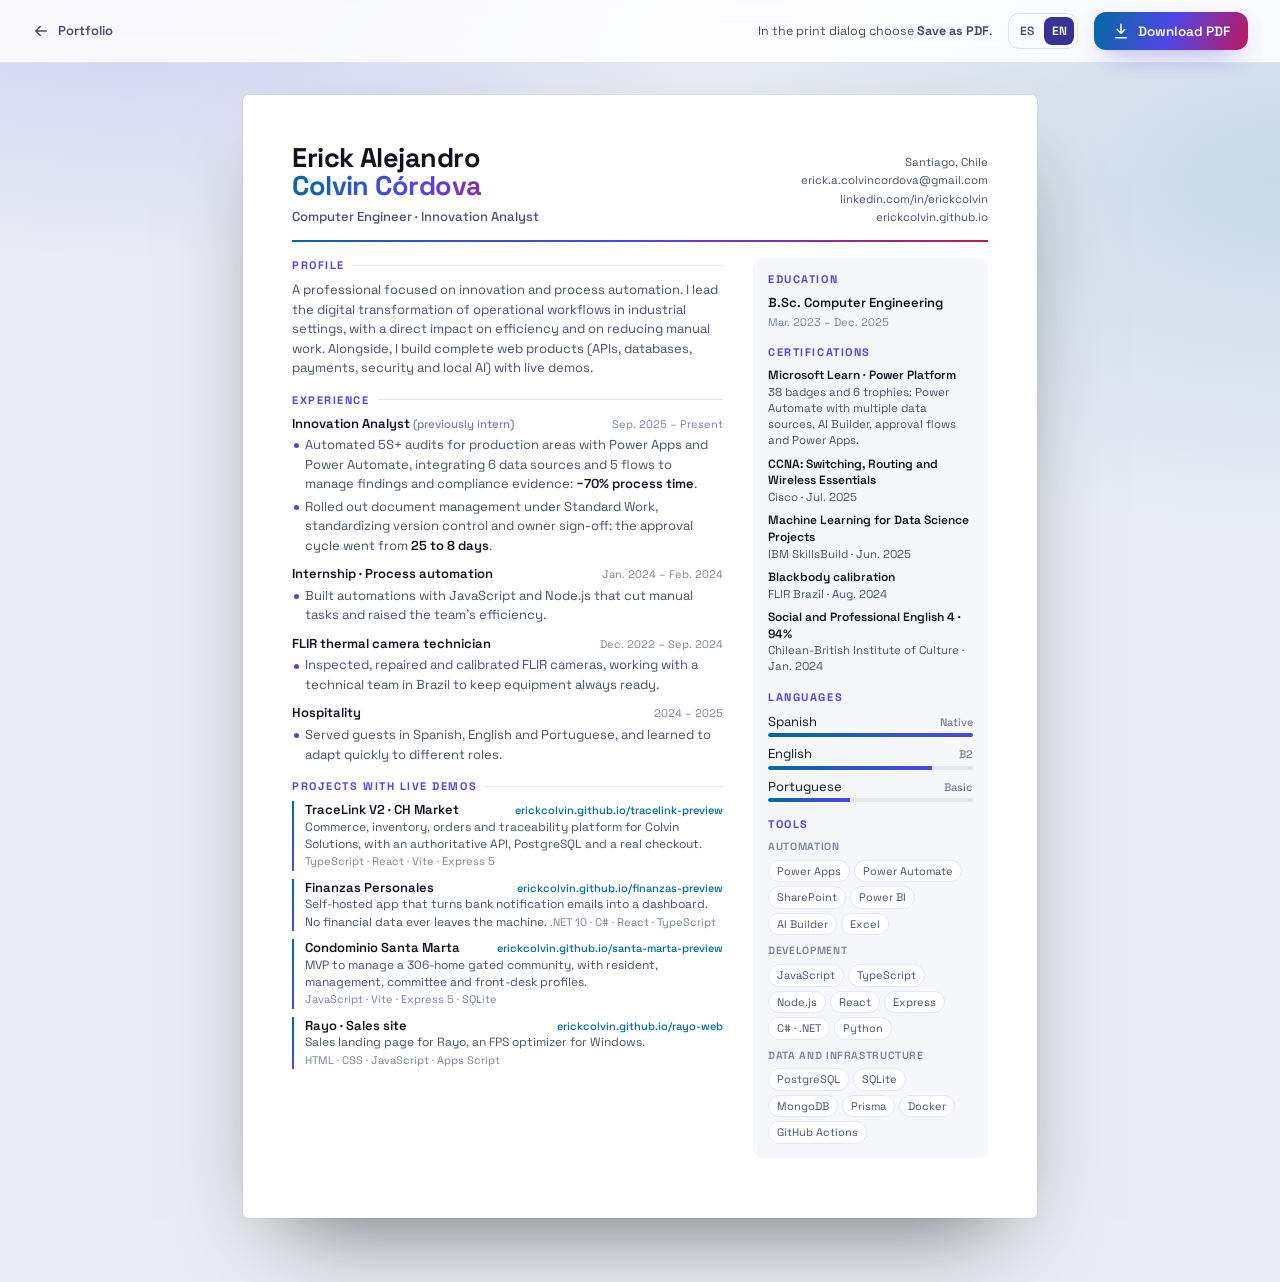
==== cv.html @ fa5a19eb "Una sola fuente en todo el sitio y luna girando en el fondo - Space Grotesk en toda la página y en e" ====
<!doctype html>
<html lang="es-CL">
<head>
  <meta charset="utf-8">
  <meta name="viewport" content="width=device-width, initial-scale=1">
  <title>CV · Erick Colvin Córdova</title>
  <meta name="description" content="Currículum de Erick Alejandro Colvin Córdova, Ingeniero en Computación e Informática: automatización de procesos, Power Platform y desarrollo full-stack.">
  <meta name="author" content="Erick Alejandro Colvin Córdova">
  <meta name="theme-color" content="#07080c">
  <link rel="canonical" href="https://erickcolvin.github.io/cv.html">
  <link rel="alternate" hreflang="es" href="https://erickcolvin.github.io/cv.html?lang=es">
  <link rel="alternate" hreflang="en" href="https://erickcolvin.github.io/cv.html?lang=en">
  <meta property="og:type" content="profile">
  <meta property="og:title" content="CV · Erick Colvin Córdova">
  <meta property="og:description" content="Automatización de procesos, Power Platform y desarrollo full-stack.">
  <meta property="og:url" content="https://erickcolvin.github.io/cv.html">
  <meta property="og:image" content="https://erickcolvin.github.io/assets/og.png">
  <link rel="icon" href="assets/favicon.svg" type="image/svg+xml">
  <link rel="preconnect" href="https://fonts.googleapis.com">
  <link rel="preconnect" href="https://fonts.gstatic.com" crossorigin>
  <link href="https://fonts.googleapis.com/css2?family=Space+Grotesk:wght@400;500;600;700&display=swap" rel="stylesheet">
  <link rel="stylesheet" href="css/cv.css">
  <script>
    (function () {
      var d = document.documentElement, tema, mov, idioma, param;
      try { tema = localStorage.getItem('tema'); mov = localStorage.getItem('movimiento'); idioma = localStorage.getItem('idioma'); } catch (e) {}
      param = (location.search.match(/[?&]lang=(es|en)\b/) || [])[1];
      if (param) idioma = param;
      if (!idioma) idioma = /^es\b/i.test(navigator.language || '') ? 'es' : 'en';
      if (!tema) tema = matchMedia('(prefers-color-scheme: light)').matches ? 'light' : 'dark';
      if (!mov) mov = matchMedia('(prefers-reduced-motion: reduce)').matches ? 'reducido' : 'completo';
      d.dataset.theme = tema;
      d.dataset.motion = mov;
      d.dataset.idioma = idioma;
      d.lang = idioma === 'en' ? 'en' : 'es-CL';
    })();
  </script>
</head>
<body>
  <header class="barra">
    <a class="barra__volver" href="./" id="volver">
      <svg viewBox="0 0 24 24" aria-hidden="true"><path d="M19 12H5M11 18l-6-6 6-6"/></svg>
      <span data-i18n="volver">Portafolio</span>
    </a>
    <p class="barra__ayuda" data-i18n-html="ayuda">En el diálogo de impresión elige <strong>Guardar como PDF</strong>.</p>
    <button class="barra__idioma" type="button" id="btn-idioma" aria-label="Cambiar idioma a inglés">
      <span data-cod="es">ES</span><span data-cod="en">EN</span>
    </button>
    <button class="barra__pdf" type="button" id="btn-pdf">
      <svg viewBox="0 0 24 24" aria-hidden="true"><path d="M12 3v12M7 10l5 5 5-5"/><path d="M5 21h14"/></svg>
      <span data-i18n="pdf">Descargar PDF</span>
    </button>
  </header>

  <main class="hoja" id="contenido">
    <header class="cab">
      <div>
        <h1>Erick Alejandro <span>Colvin Córdova</span></h1>
        <p class="cab__rol" data-i18n="rol">Ingeniero en Computación e Informática · Analista de Innovación</p>
      </div>
      <ul class="cab__contacto">
        <li>Santiago, Chile</li>
        <li><a href="mailto:erick.a.colvincordova@gmail.com">erick.a.colvincordova@gmail.com</a></li>
        <li><a href="https://www.linkedin.com/in/erickcolvin">linkedin.com/in/erickcolvin</a></li>
        <li><a href="https://erickcolvin.github.io/">erickcolvin.github.io</a></li>
      </ul>
    </header>

    <div class="cuerpo">
      <div class="principal">
        <section>
          <h2 data-i18n="perfil">Perfil</h2>
          <p data-i18n="perfil.texto">Profesional enfocado en innovación y automatización de procesos. Lidero la transformación digital de flujos operativos en entornos industriales, con impacto directo en la eficiencia y en la reducción de carga manual. En paralelo construyo productos web completos (APIs, bases de datos, pagos, seguridad e IA local) con demo en vivo.</p>
        </section>

        <section>
          <h2 data-i18n="experiencia">Experiencia</h2>
          <article class="puesto">
            <header><h3><span data-i18n="p1.titulo">Analista de Innovación</span> <small data-i18n="p1.sub">(previamente practicante)</small></h3><time data-i18n="p1.fecha">Sep. 2025 – Actualidad</time></header>
            <ul>
              <li data-i18n-html="p1.a">Automaticé las auditorías 5S+ de áreas productivas con Power Apps y Power Automate, integrando 6 fuentes de datos y 5 flujos para gestionar hallazgos y verificables de cumplimiento: <strong>−70% de tiempo</strong> del proceso.</li>
              <li data-i18n-html="p1.b">Implementé la gestión documental bajo Standard Work, estandarizando el control de versiones y la validación de responsables: el ciclo de aprobación bajó de <strong>25 a 8 días</strong>.</li>
            </ul>
          </article>
          <article class="puesto">
            <header><h3 data-i18n="p2.titulo">Práctica profesional · Automatización de procesos</h3><time data-i18n="p2.fecha">Ene. 2024 – Feb. 2024</time></header>
            <ul><li data-i18n="p2.a">Creé automatizaciones con JavaScript y Node.js que redujeron las tareas manuales y subieron la eficiencia del equipo.</li></ul>
          </article>
          <article class="puesto">
            <header><h3 data-i18n="p3.titulo">Técnico en cámaras termográficas FLIR</h3><time data-i18n="p3.fecha">Dic. 2022 – Sep. 2024</time></header>
            <ul><li data-i18n="p3.a">Revisé, reparé y calibré cámaras FLIR, y trabajé junto a un equipo técnico en Brasil para mantener los equipos siempre listos.</li></ul>
          </article>
          <article class="puesto">
            <header><h3 data-i18n="p4.titulo">Experiencia hotelera</h3><time>2024 – 2025</time></header>
            <ul><li data-i18n="p4.a">Atendí clientes en español, inglés y portugués, y gané soltura para adaptarme rápido a distintos roles.</li></ul>
          </article>
        </section>

        <section>
          <h2 data-i18n="proyectos">Proyectos con demo en vivo</h2>
          <div class="proyectos" id="cv-proyectos">
            <p>TraceLink V2, Finanzas Personales, Condominio Santa Marta y Rayo: erickcolvin.github.io.</p>
          </div>
        </section>
      </div>

      <aside class="lateral">
        <section>
          <h2 data-i18n="formacion">Formación</h2>
          <p class="item"><strong data-i18n="titulo">Ingeniería en Computación e Informática</strong><time data-i18n="titulo.fecha">Mar. 2023 – Dic. 2025</time></p>
        </section>

        <section>
          <h2 data-i18n="certificaciones">Certificaciones</h2>
          <ul class="lista">
            <li><strong>Microsoft Learn · Power Platform</strong><span data-i18n="c1">38 insignias y 6 trofeos: Power Automate con múltiples orígenes de datos, AI Builder, flujos de aprobación y Power Apps.</span></li>
            <li><strong data-i18n="c2.t">CCNA: Conmutación, enrutamiento y redes inalámbricas</strong><span data-i18n="c2">Cisco · jul. 2025</span></li>
            <li><strong>Machine Learning for Data Science Projects</strong><span data-i18n="c3">IBM SkillsBuild · jun. 2025</span></li>
            <li><strong data-i18n="c4.t">Calibración de cuerpos negros</strong><span data-i18n="c4">FLIR Brasil · ago. 2024</span></li>
            <li><strong data-i18n="c5.t">Inglés social y laboral 4 · 94%</strong><span data-i18n="c5">Instituto Chileno Británico de Cultura · ene. 2024</span></li>
          </ul>
        </section>

        <section>
          <h2 data-i18n="idiomas">Idiomas</h2>
          <ul class="idiomas">
            <li><span data-i18n="i1">Español</span><b data-i18n="i1.n">Nativo</b><i style="--n:5"></i></li>
            <li><span data-i18n="i2">Inglés</span><b>B2</b><i style="--n:4"></i></li>
            <li><span data-i18n="i3">Portugués</span><b data-i18n="i3.n">Básico</b><i style="--n:2"></i></li>
          </ul>
        </section>

        <section>
          <h2 data-i18n="herramientas">Herramientas</h2>
          <p class="grupo" data-i18n="g1">Automatización</p>
          <div class="chips"><span>Power Apps</span><span>Power Automate</span><span>SharePoint</span><span>Power BI</span><span>AI Builder</span><span>Excel</span></div>
          <p class="grupo" data-i18n="g2">Desarrollo</p>
          <div class="chips"><span>JavaScript</span><span>TypeScript</span><span>Node.js</span><span>React</span><span>Express</span><span>C# · .NET</span><span>Python</span></div>
          <p class="grupo" data-i18n="g3">Datos e infraestructura</p>
          <div class="chips"><span>PostgreSQL</span><span>SQLite</span><span>MongoDB</span><span>Prisma</span><span>Docker</span><span>GitHub Actions</span></div>
        </section>
      </aside>
    </div>
  </main>

  <script src="js/proyectos.js"></script>
  <script>
    (function () {
      var raiz = document.documentElement;
      var EN = {
        "volver": "Portfolio",
        "ayuda": "In the print dialog choose <strong>Save as PDF</strong>.",
        "pdf": "Download PDF",
        "rol": "Computer Engineer · Innovation Analyst",
        "perfil": "Profile",
        "perfil.texto": "A professional focused on innovation and process automation. I lead the digital transformation of operational workflows in industrial settings, with a direct impact on efficiency and on reducing manual work. Alongside, I build complete web products (APIs, databases, payments, security and local AI) with live demos.",
        "experiencia": "Experience",
        "p1.titulo": "Innovation Analyst",
        "p1.sub": "(previously intern)",
        "p1.fecha": "Sep. 2025 – Present",
        "p1.a": "Automated 5S+ audits for production areas with Power Apps and Power Automate, integrating 6 data sources and 5 flows to manage findings and compliance evidence: <strong>−70% process time</strong>.",
        "p1.b": "Rolled out document management under Standard Work, standardizing version control and owner sign-off: the approval cycle went from <strong>25 to 8 days</strong>.",
        "p2.titulo": "Internship · Process automation",
        "p2.fecha": "Jan. 2024 – Feb. 2024",
        "p2.a": "Built automations with JavaScript and Node.js that cut manual tasks and raised the team's efficiency.",
        "p3.titulo": "FLIR thermal camera technician",
        "p3.fecha": "Dec. 2022 – Sep. 2024",
        "p3.a": "Inspected, repaired and calibrated FLIR cameras, working with a technical team in Brazil to keep equipment always ready.",
        "p4.titulo": "Hospitality",
        "p4.a": "Served guests in Spanish, English and Portuguese, and learned to adapt quickly to different roles.",
        "proyectos": "Projects with live demos",
        "formacion": "Education",
        "titulo": "B.Sc. Computer Engineering",
        "titulo.fecha": "Mar. 2023 – Dec. 2025",
        "certificaciones": "Certifications",
        "c1": "38 badges and 6 trophies: Power Automate with multiple data sources, AI Builder, approval flows and Power Apps.",
        "c2.t": "CCNA: Switching, Routing and Wireless Essentials",
        "c2": "Cisco · Jul. 2025",
        "c3": "IBM SkillsBuild · Jun. 2025",
        "c4.t": "Blackbody calibration",
        "c4": "FLIR Brazil · Aug. 2024",
        "c5.t": "Social and Professional English 4 · 94%",
        "c5": "Chilean-British Institute of Culture · Jan. 2024",
        "idiomas": "Languages",
        "i1": "Spanish",
        "i1.n": "Native",
        "i2": "English",
        "i3": "Portuguese",
        "i3.n": "Basic",
        "herramientas": "Tools",
        "g1": "Automation",
        "g2": "Development",
        "g3": "Data and infrastructure"
      };
      var originales = new WeakMap();
      var idioma = raiz.dataset.idioma === "en" ? "en" : "es";
      var esc = function (x) { var d = document.createElement("div"); d.textContent = x; return d.innerHTML; };

      function pintarProyectos() {
        var lista = (window.PROYECTOS || []).slice(0, 4);
        if (!lista.length) return;
        var campo = function (p, n) { return idioma === "en" && p.en && p.en[n] ? p.en[n] : p[n]; };
        document.getElementById("cv-proyectos").innerHTML = lista.map(function (p) {
          var enlace = p.enlaces.demo || "";
          var texto = enlace.replace(/^https?:\/\//, "").replace(/\/$/, "");
          return '<article class="proyecto"><header><h3>' + esc(campo(p, "nombre")) + "</h3>" +
            (enlace ? '<a href="' + enlace + '">' + esc(texto) + "</a>" : "") + "</header>" +
            "<p>" + esc(campo(p, "resumen")) + ' <span class="proyecto__tec">' + esc(p.tecnologias.slice(0, 4).join(" · ")) + "</span></p></article>";
        }).join("");
      }

      function aplicar() {
        var en = idioma === "en";
        raiz.dataset.idioma = idioma;
        raiz.lang = en ? "en" : "es-CL";
        document.title = en ? "CV · Erick Colvin Córdova (English)" : "CV · Erick Colvin Córdova";
        document.querySelectorAll("[data-i18n]").forEach(function (el) {
          if (!originales.has(el)) originales.set(el, el.textContent);
          el.textContent = (en && EN[el.dataset.i18n]) || originales.get(el);
        });
        document.querySelectorAll("[data-i18n-html]").forEach(function (el) {
          if (!originales.has(el)) originales.set(el, el.innerHTML);
          el.innerHTML = (en && EN[el.dataset.i18nHtml]) || originales.get(el);
        });
        document.getElementById("btn-idioma").setAttribute("aria-label", en ? "Switch language to Spanish" : "Cambiar idioma a inglés");
        document.getElementById("volver").setAttribute("href", "./?lang=" + idioma);
        pintarProyectos();
      }

      document.getElementById("btn-idioma").addEventListener("click", function () {
        idioma = idioma === "es" ? "en" : "es";
        try { localStorage.setItem("idioma", idioma); } catch (e) {}
        aplicar();
      });
      document.getElementById("btn-pdf").addEventListener("click", function () { window.print(); });
      aplicar();
    })();
  </script>
</body>
</html>
---- css/cv.css ----
/* =========================================================
   CV imprimible · Erick Colvin
   En pantalla es una hoja A4 sobre el fondo del portafolio; al imprimir queda solo la hoja.
   ========================================================= */

:root {
  --fondo: #07080d;
  --barra: rgba(13, 15, 23, 0.82);
  --barra-texto: #a6acc0;
  --barra-borde: rgba(255, 255, 255, 0.08);
  /* La hoja siempre es clara, como el papel */
  --papel: #ffffff;
  --tinta: #10131f;
  --tinta-2: #475069;
  --tinta-3: #7a8199;
  --linea: #e4e7f0;
  --panel: #f5f7fb;
  --c1: #0369a1;
  --c2: #4f46e5;
  --c3: #be185d;
  --grad: linear-gradient(110deg, var(--c1), var(--c2) 50%, var(--c3));
  --f-titulo: "Space Grotesk", system-ui, sans-serif;
  --f-texto: var(--f-titulo);
  color-scheme: dark;
}
[data-theme="light"] {
  --fondo: #e9ecf4;
  --barra: rgba(255, 255, 255, 0.85);
  --barra-texto: #474d66;
  --barra-borde: rgba(15, 20, 45, 0.1);
  color-scheme: light;
}

*, *::before, *::after { box-sizing: border-box; }
html { -webkit-text-size-adjust: 100%; }
body {
  margin: 0;
  background:
    radial-gradient(900px 500px at 10% -10%, color-mix(in srgb, var(--c2) 22%, transparent), transparent 70%),
    radial-gradient(800px 500px at 100% 20%, color-mix(in srgb, var(--c1) 14%, transparent), transparent 70%),
    var(--fondo);
  background-attachment: fixed;
  color: var(--tinta);
  font: 400 13px/1.5 var(--f-texto);
  -webkit-font-smoothing: antialiased;
}
h1, h2, h3, p, ul { margin: 0; }
ul { padding: 0; list-style: none; }
a { color: inherit; text-decoration: none; }
svg { width: 18px; height: 18px; fill: none; stroke: currentColor; stroke-width: 2; stroke-linecap: round; stroke-linejoin: round; }

/* ---------- Barra superior (solo pantalla) ---------- */
.barra {
  position: sticky;
  top: 0;
  z-index: 10;
  display: flex;
  align-items: center;
  gap: 16px;
  padding: 12px clamp(16px, 4vw, 32px);
  border-bottom: 1px solid var(--barra-borde);
  background: var(--barra);
  backdrop-filter: blur(14px);
  -webkit-backdrop-filter: blur(14px);
  color: var(--barra-texto);
}
.barra__volver { display: inline-flex; align-items: center; gap: 8px; font-weight: 600; transition: color 0.2s; }
.barra__volver:hover { color: var(--c1); }
.barra__ayuda { margin-left: auto; font-size: 12.5px; }
.barra__idioma {
  display: inline-flex;
  gap: 2px;
  padding: 3px;
  border-radius: 11px;
  border: 1px solid var(--barra-borde);
  background: transparent;
  font: 600 12px var(--f-titulo);
  cursor: pointer;
}
.barra__idioma span { display: grid; place-items: center; min-width: 30px; height: 28px; border-radius: 8px; color: var(--barra-texto); }
[data-idioma="es"] .barra__idioma [data-cod="es"],
[data-idioma="en"] .barra__idioma [data-cod="en"] { color: #fff; background: color-mix(in srgb, var(--c2) 60%, #10131f); }
.barra__pdf {
  display: inline-flex;
  align-items: center;
  gap: 8px;
  padding: 10px 18px;
  border: 0;
  border-radius: 12px;
  background: var(--grad);
  color: #fff;
  font: 600 13.5px var(--f-texto);
  cursor: pointer;
  box-shadow: 0 10px 28px -12px color-mix(in srgb, var(--c2) 80%, transparent);
  transition: transform 0.2s, filter 0.2s;
}
.barra__pdf:hover { transform: translateY(-1px); filter: brightness(1.08); }
.barra__pdf:focus-visible, .barra__volver:focus-visible { outline: 2px solid var(--c1); outline-offset: 3px; }

/* ---------- Hoja ---------- */
.hoja {
  width: 210mm;
  min-height: 297mm;
  margin: 32px auto 64px;
  padding: 13mm 13mm 11mm;
  background: var(--papel);
  border-radius: 6px;
  box-shadow: 0 40px 90px -40px rgba(0, 0, 0, 0.6), 0 0 0 1px rgba(0, 0, 0, 0.04);
}
[data-motion="completo"] .hoja { animation: asomar 0.8s cubic-bezier(0.2, 0.75, 0.2, 1) both; }
@keyframes asomar { from { opacity: 0; transform: translateY(28px) scale(0.985); } }

.cab {
  display: flex;
  justify-content: space-between;
  align-items: flex-end;
  gap: 20px;
  padding-bottom: 14px;
  border-bottom: 2px solid transparent;
  border-image: var(--grad) 1;
}
.cab h1 { font: 700 27px / 1.05 var(--f-titulo); letter-spacing: -0.02em; }
.cab h1 span {
  display: block;
  background: var(--grad);
  -webkit-background-clip: text;
  background-clip: text;
  color: transparent;
}
.cab__rol { margin-top: 6px; color: var(--tinta-2); font-weight: 500; }
.cab__contacto { flex-shrink: 0; text-align: right; color: var(--tinta-2); font-size: 11.5px; line-height: 1.6; }
.cab__contacto a:hover { color: var(--c1); }

.cuerpo { display: grid; grid-template-columns: minmax(0, 1fr) 62mm; gap: 8mm; margin-top: 16px; }
.principal, .lateral { display: flex; flex-direction: column; gap: 15px; }
.lateral { padding: 14px 15px; border-radius: 10px; background: var(--panel); align-self: start; }

h2 {
  display: flex;
  align-items: center;
  gap: 8px;
  margin-bottom: 8px;
  color: var(--c2);
  font: 700 11px var(--f-titulo);
  letter-spacing: 0.14em;
  text-transform: uppercase;
}
h2::after { content: ""; flex: 1; height: 1px; background: var(--linea); }
.lateral h2::after { display: none; }

.puesto + .puesto { margin-top: 10px; }
.puesto header, .proyecto header { display: flex; justify-content: space-between; align-items: baseline; gap: 12px; }
h3 { font: 600 13px / 1.35 var(--f-texto); }
h3 small { color: var(--tinta-3); font-size: 11.5px; font-weight: 500; }
time { flex-shrink: 0; color: var(--tinta-3); font-size: 11px; font-variant-numeric: tabular-nums; }
.puesto ul { margin-top: 3px; }
.puesto li { position: relative; padding-left: 13px; color: var(--tinta-2); }
.puesto li + li { margin-top: 3px; }
.puesto li::before {
  content: "";
  position: absolute;
  left: 2px;
  top: 0.62em;
  width: 5px;
  height: 5px;
  border-radius: 50%;
  background: var(--grad);
}
.puesto strong { color: var(--tinta); font-weight: 600; }
.principal > section > p { color: var(--tinta-2); }

.proyecto { padding-left: 11px; border-left: 2px solid transparent; border-image: linear-gradient(var(--c1), var(--c2)) 1; break-inside: avoid; }
.proyecto + .proyecto { margin-top: 8px; }
.proyecto header a { flex-shrink: 0; color: var(--c1); font-size: 11px; font-weight: 500; }
.proyecto p { color: var(--tinta-2); font-size: 12px; line-height: 1.45; }
.proyecto__tec { color: var(--tinta-3); font-size: 11px; white-space: nowrap; }

.item strong { display: block; font-weight: 600; line-height: 1.35; }
.item time { display: block; margin-top: 2px; }
.lista li { color: var(--tinta-2); font-size: 11.5px; line-height: 1.4; }
.lista li + li { margin-top: 7px; }
.lista strong { display: block; color: var(--tinta); font-size: 12px; font-weight: 600; }

.idiomas li { display: grid; grid-template-columns: 1fr auto; gap: 2px 8px; align-items: baseline; }
.idiomas li + li { margin-top: 7px; }
.idiomas b { color: var(--tinta-3); font-size: 11px; font-weight: 500; }
.idiomas i {
  grid-column: 1 / -1;
  height: 4px;
  border-radius: 4px;
  background: linear-gradient(90deg, var(--c1), var(--c2)) 0 0 / calc(var(--n) * 20%) 100% no-repeat, var(--linea);
}

.grupo { margin: 8px 0 5px; color: var(--tinta-3); font-size: 10.5px; font-weight: 600; letter-spacing: 0.06em; text-transform: uppercase; }
.grupo:first-of-type { margin-top: 0; }
.chips { display: flex; flex-wrap: wrap; gap: 4px; }
.chips span { padding: 2px 8px; border-radius: 999px; border: 1px solid var(--linea); background: var(--papel); color: var(--tinta-2); font-size: 11px; }

/* ---------- Pantallas angostas: la hoja se vuelve fluida ---------- */
@media (max-width: 860px) {
  .barra__ayuda { display: none; }
  .barra__pdf { margin-left: auto; }
  .hoja { width: auto; min-height: 0; margin: 16px; padding: 22px 18px; }
  .cab { flex-direction: column; align-items: flex-start; }
  .cab__contacto { text-align: left; }
  .cuerpo { grid-template-columns: 1fr; }
}
@media (max-width: 420px) {
  .puesto header, .proyecto header { flex-direction: column; gap: 0; }
}

/* ---------- Impresión: solo la hoja, en A4 ---------- */
@page { size: A4; margin: 0; }
@media print {
  html, body { background: #fff; }
  body { -webkit-print-color-adjust: exact; print-color-adjust: exact; }
  .barra { display: none; }
  .hoja { width: 210mm; min-height: 297mm; margin: 0; padding: 13mm 13mm 11mm; border-radius: 0; box-shadow: none; animation: none !important; }
  .cuerpo { grid-template-columns: minmax(0, 1fr) 62mm; }
  .cab { flex-direction: row; align-items: flex-end; }
  .cab__contacto { text-align: right; }
  .puesto header, .proyecto header { flex-direction: row; gap: 12px; }
}
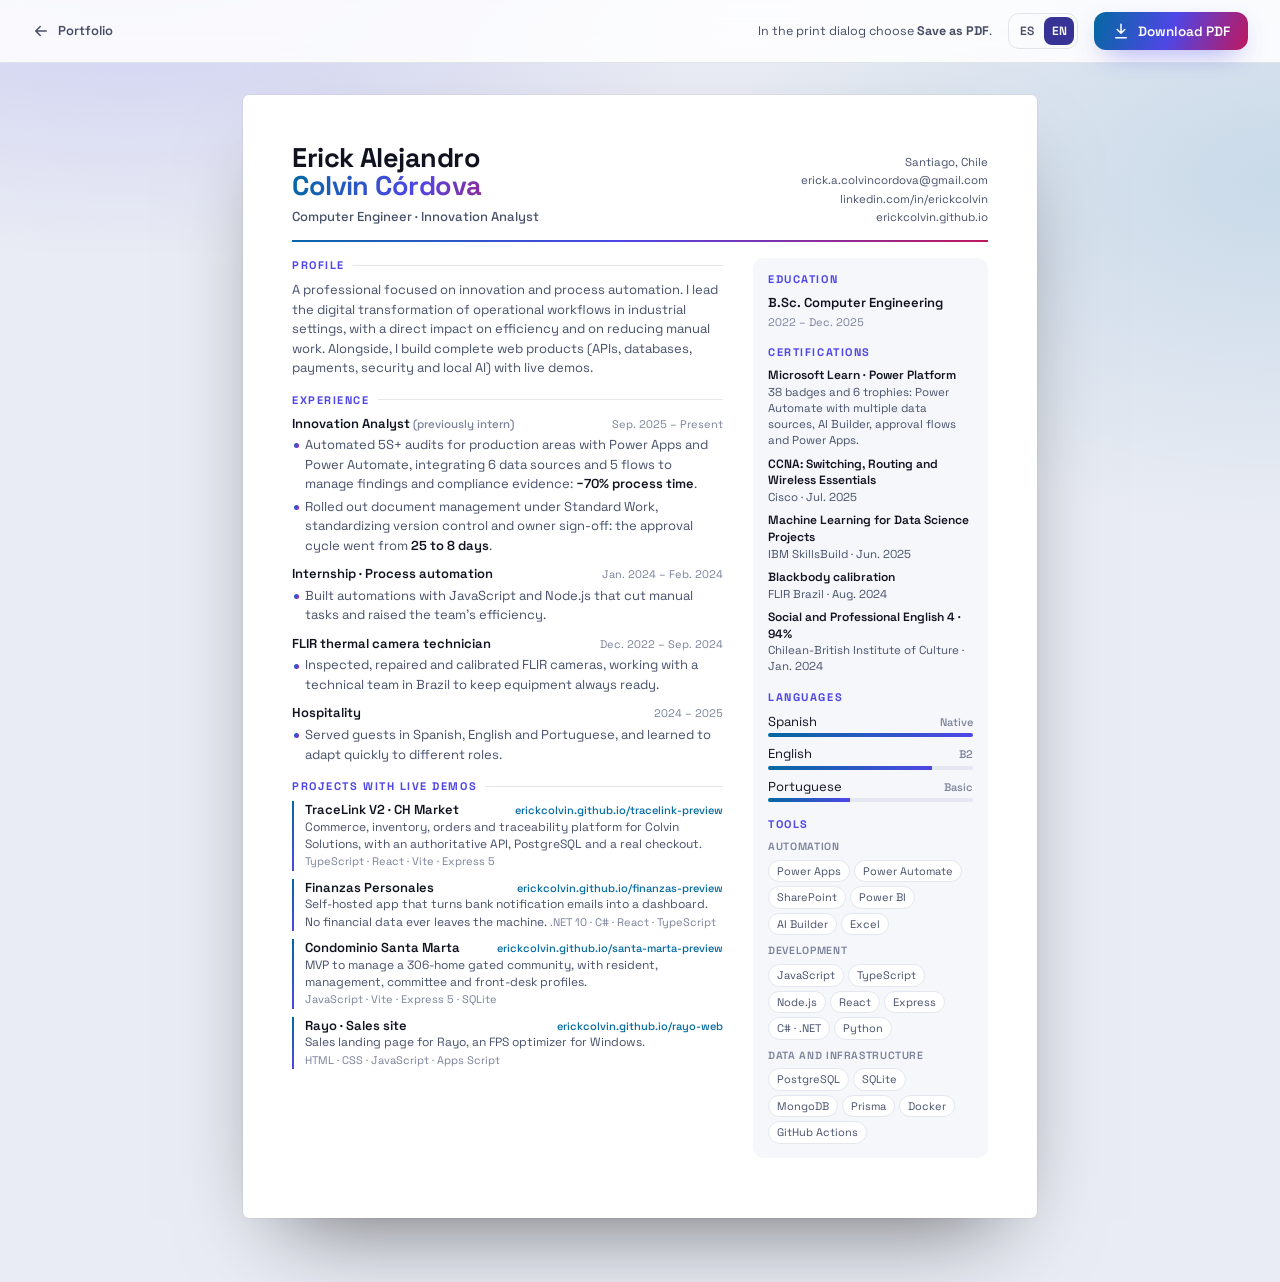
==== commit 93e67d1f: "Fechas de la carrera, luna realista, estación espacial y cielo de estrellas - Carrera: 2022 — 2025 (" ====
--- a/cv.html
+++ b/cv.html
@@ -107,7 +107,7 @@
       <aside class="lateral">
         <section>
           <h2 data-i18n="formacion">Formación</h2>
-          <p class="item"><strong data-i18n="titulo">Ingeniería en Computación e Informática</strong><time data-i18n="titulo.fecha">Mar. 2023 – Dic. 2025</time></p>
+          <p class="item"><strong data-i18n="titulo">Ingeniería en Computación e Informática</strong><time data-i18n="titulo.fecha">2022 – Dic. 2025</time></p>
         </section>
 
         <section>
@@ -171,7 +171,7 @@
         "proyectos": "Projects with live demos",
         "formacion": "Education",
         "titulo": "B.Sc. Computer Engineering",
-        "titulo.fecha": "Mar. 2023 – Dec. 2025",
+        "titulo.fecha": "2022 – Dec. 2025",
         "certificaciones": "Certifications",
         "c1": "38 badges and 6 trophies: Power Automate with multiple data sources, AI Builder, approval flows and Power Apps.",
         "c2.t": "CCNA: Switching, Routing and Wireless Essentials",
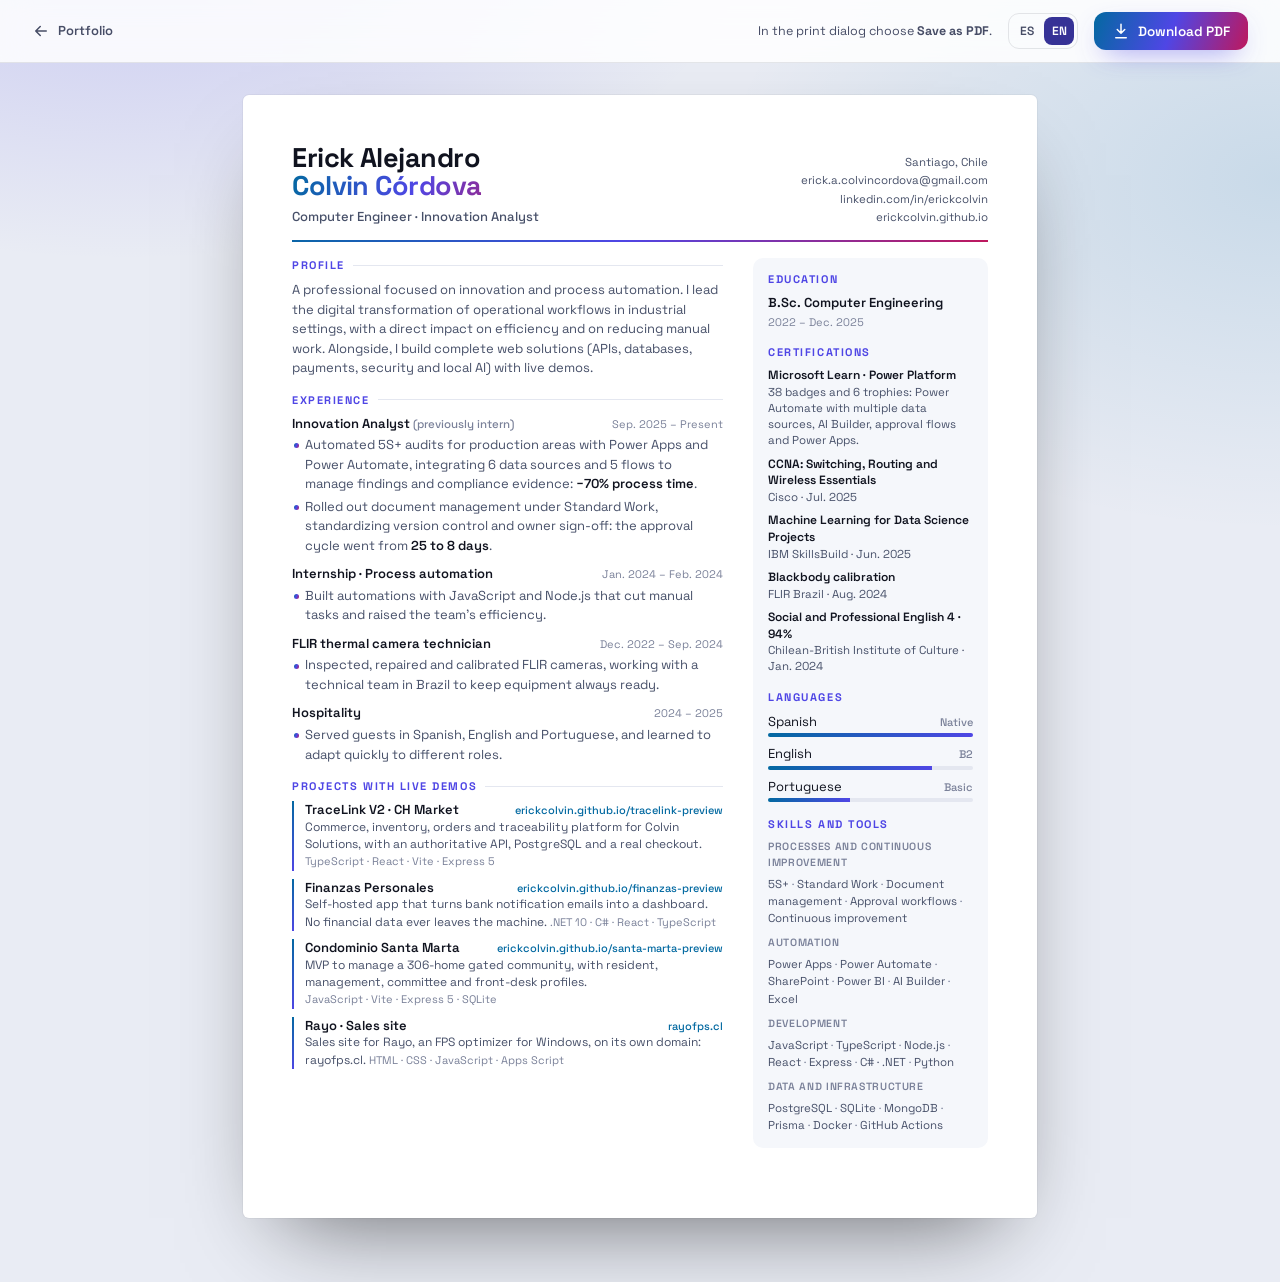
==== commit 8da56363: "Perfil profesional orientado a reclutadores - Inicio como resumen ejecutivo: titular fijo (sin máqui" ====
--- a/cv.html
+++ b/cv.html
@@ -70,7 +70,7 @@
       <div class="principal">
         <section>
           <h2 data-i18n="perfil">Perfil</h2>
-          <p data-i18n="perfil.texto">Profesional enfocado en innovación y automatización de procesos. Lidero la transformación digital de flujos operativos en entornos industriales, con impacto directo en la eficiencia y en la reducción de carga manual. En paralelo construyo productos web completos (APIs, bases de datos, pagos, seguridad e IA local) con demo en vivo.</p>
+          <p data-i18n="perfil.texto">Profesional enfocado en innovación y automatización de procesos. Lidero la transformación digital de flujos operativos en entornos industriales, con impacto directo en la eficiencia y en la reducción de carga manual. En paralelo construyo soluciones web completas (APIs, bases de datos, pagos, seguridad e IA local) con demo en vivo.</p>
         </section>
 
         <section>
@@ -131,7 +131,9 @@
         </section>
 
         <section>
-          <h2 data-i18n="herramientas">Herramientas</h2>
+          <h2 data-i18n="herramientas">Competencias y herramientas</h2>
+          <p class="grupo" data-i18n="g0">Procesos y mejora continua</p>
+          <div class="chips"><span>5S+</span><span>Standard Work</span><span data-i18n="g0.a">Gestión documental</span><span data-i18n="g0.b">Flujos de aprobación</span><span data-i18n="g0.c">Mejora continua</span></div>
           <p class="grupo" data-i18n="g1">Automatización</p>
           <div class="chips"><span>Power Apps</span><span>Power Automate</span><span>SharePoint</span><span>Power BI</span><span>AI Builder</span><span>Excel</span></div>
           <p class="grupo" data-i18n="g2">Desarrollo</p>
@@ -153,7 +155,7 @@
         "pdf": "Download PDF",
         "rol": "Computer Engineer · Innovation Analyst",
         "perfil": "Profile",
-        "perfil.texto": "A professional focused on innovation and process automation. I lead the digital transformation of operational workflows in industrial settings, with a direct impact on efficiency and on reducing manual work. Alongside, I build complete web products (APIs, databases, payments, security and local AI) with live demos.",
+        "perfil.texto": "A professional focused on innovation and process automation. I lead the digital transformation of operational workflows in industrial settings, with a direct impact on efficiency and on reducing manual work. Alongside, I build complete web solutions (APIs, databases, payments, security and local AI) with live demos.",
         "experiencia": "Experience",
         "p1.titulo": "Innovation Analyst",
         "p1.sub": "(previously intern)",
@@ -187,7 +189,11 @@
         "i2": "English",
         "i3": "Portuguese",
         "i3.n": "Basic",
-        "herramientas": "Tools",
+        "herramientas": "Skills and tools",
+        "g0": "Processes and continuous improvement",
+        "g0.a": "Document management",
+        "g0.b": "Approval workflows",
+        "g0.c": "Continuous improvement",
         "g1": "Automation",
         "g2": "Development",
         "g3": "Data and infrastructure"
--- a/css/cv.css
+++ b/css/cv.css
@@ -193,8 +193,9 @@
 
 .grupo { margin: 8px 0 5px; color: var(--tinta-3); font-size: 10.5px; font-weight: 600; letter-spacing: 0.06em; text-transform: uppercase; }
 .grupo:first-of-type { margin-top: 0; }
-.chips { display: flex; flex-wrap: wrap; gap: 4px; }
-.chips span { padding: 2px 8px; border-radius: 999px; border: 1px solid var(--linea); background: var(--papel); color: var(--tinta-2); font-size: 11px; }
+/* Competencias como texto corrido con «·»: más compacto y fácil de leer para un sistema de selección (ATS) */
+.chips { color: var(--tinta-2); font-size: 11.5px; line-height: 1.5; }
+.chips span + span::before { content: " · "; color: var(--tinta-3); }
 
 /* ---------- Pantallas angostas: la hoja se vuelve fluida ---------- */
 @media (max-width: 860px) {
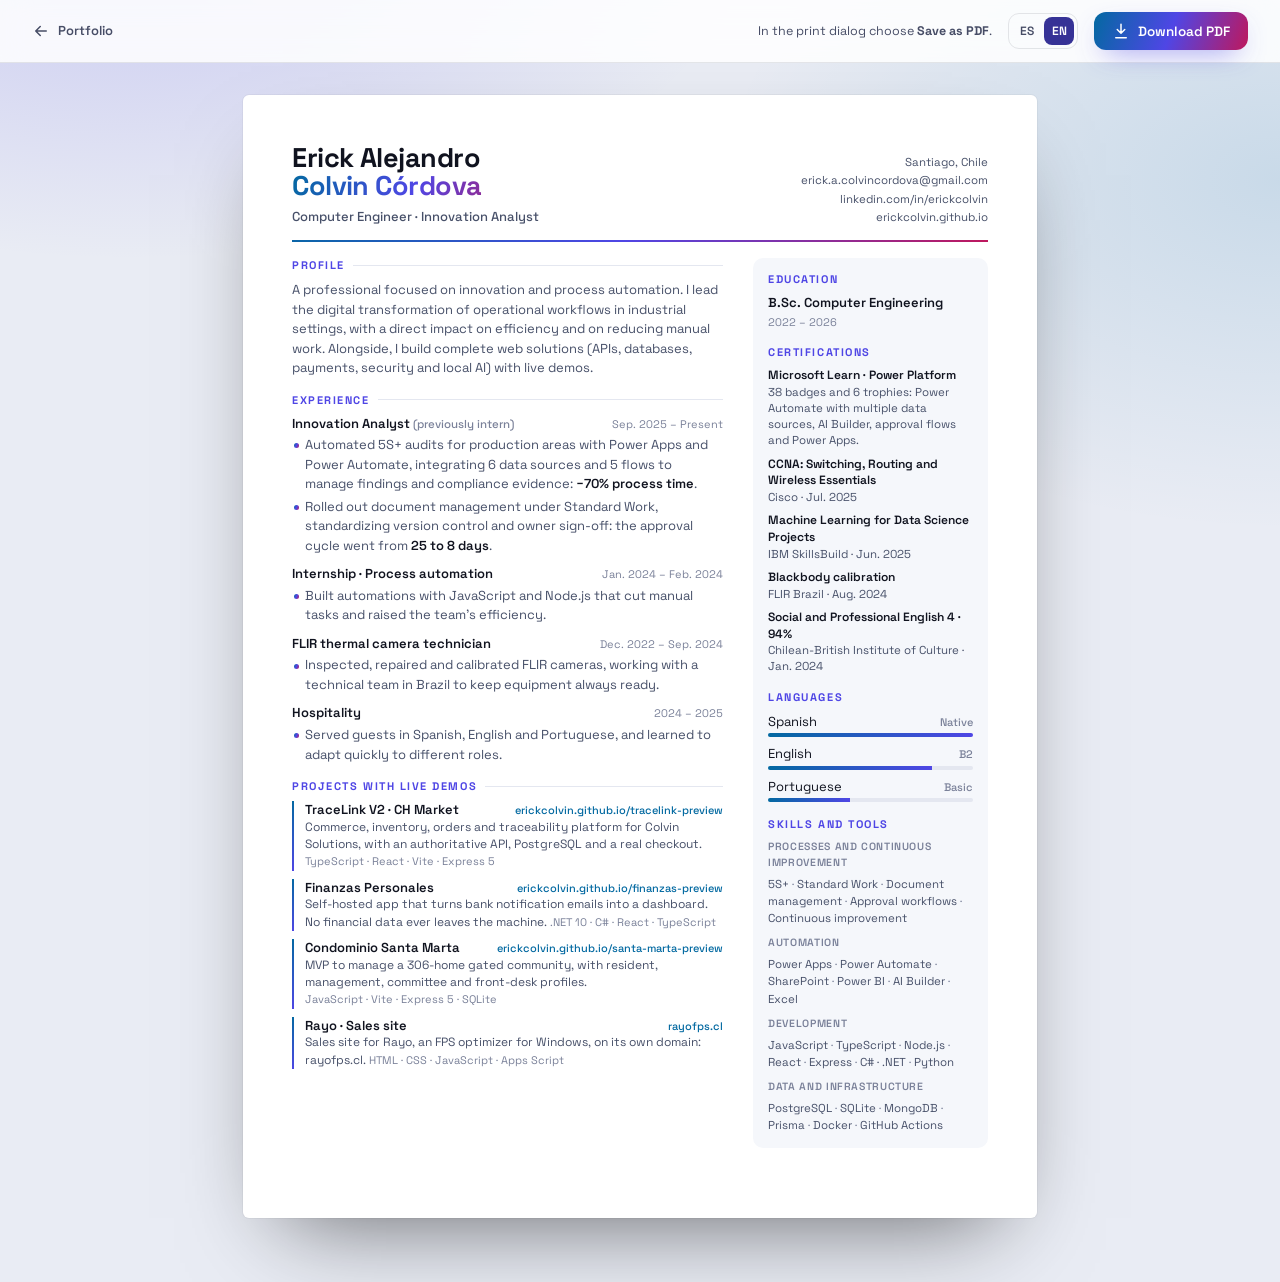
==== commit abc3b57a: "Proyecto de automatización, vista ampliada, recorrido de experiencias y reel - Nuevo proyecto «Autom" ====
--- a/cv.html
+++ b/cv.html
@@ -107,7 +107,7 @@
       <aside class="lateral">
         <section>
           <h2 data-i18n="formacion">Formación</h2>
-          <p class="item"><strong data-i18n="titulo">Ingeniería en Computación e Informática</strong><time data-i18n="titulo.fecha">2022 – Dic. 2025</time></p>
+          <p class="item"><strong data-i18n="titulo">Ingeniería en Computación e Informática</strong><time data-i18n="titulo.fecha">2022 – 2026</time></p>
         </section>
 
         <section>
@@ -173,7 +173,7 @@
         "proyectos": "Projects with live demos",
         "formacion": "Education",
         "titulo": "B.Sc. Computer Engineering",
-        "titulo.fecha": "2022 – Dec. 2025",
+        "titulo.fecha": "2022 – 2026",
         "certificaciones": "Certifications",
         "c1": "38 badges and 6 trophies: Power Automate with multiple data sources, AI Builder, approval flows and Power Apps.",
         "c2.t": "CCNA: Switching, Routing and Wireless Essentials",
@@ -203,7 +203,7 @@
       var esc = function (x) { var d = document.createElement("div"); d.textContent = x; return d.innerHTML; };
 
       function pintarProyectos() {
-        var lista = (window.PROYECTOS || []).slice(0, 4);
+        var lista = (window.PROYECTOS || []).filter(function (p) { return p.enlaces && p.enlaces.demo; }).slice(0, 4);
         if (!lista.length) return;
         var campo = function (p, n) { return idioma === "en" && p.en && p.en[n] ? p.en[n] : p[n]; };
         document.getElementById("cv-proyectos").innerHTML = lista.map(function (p) {
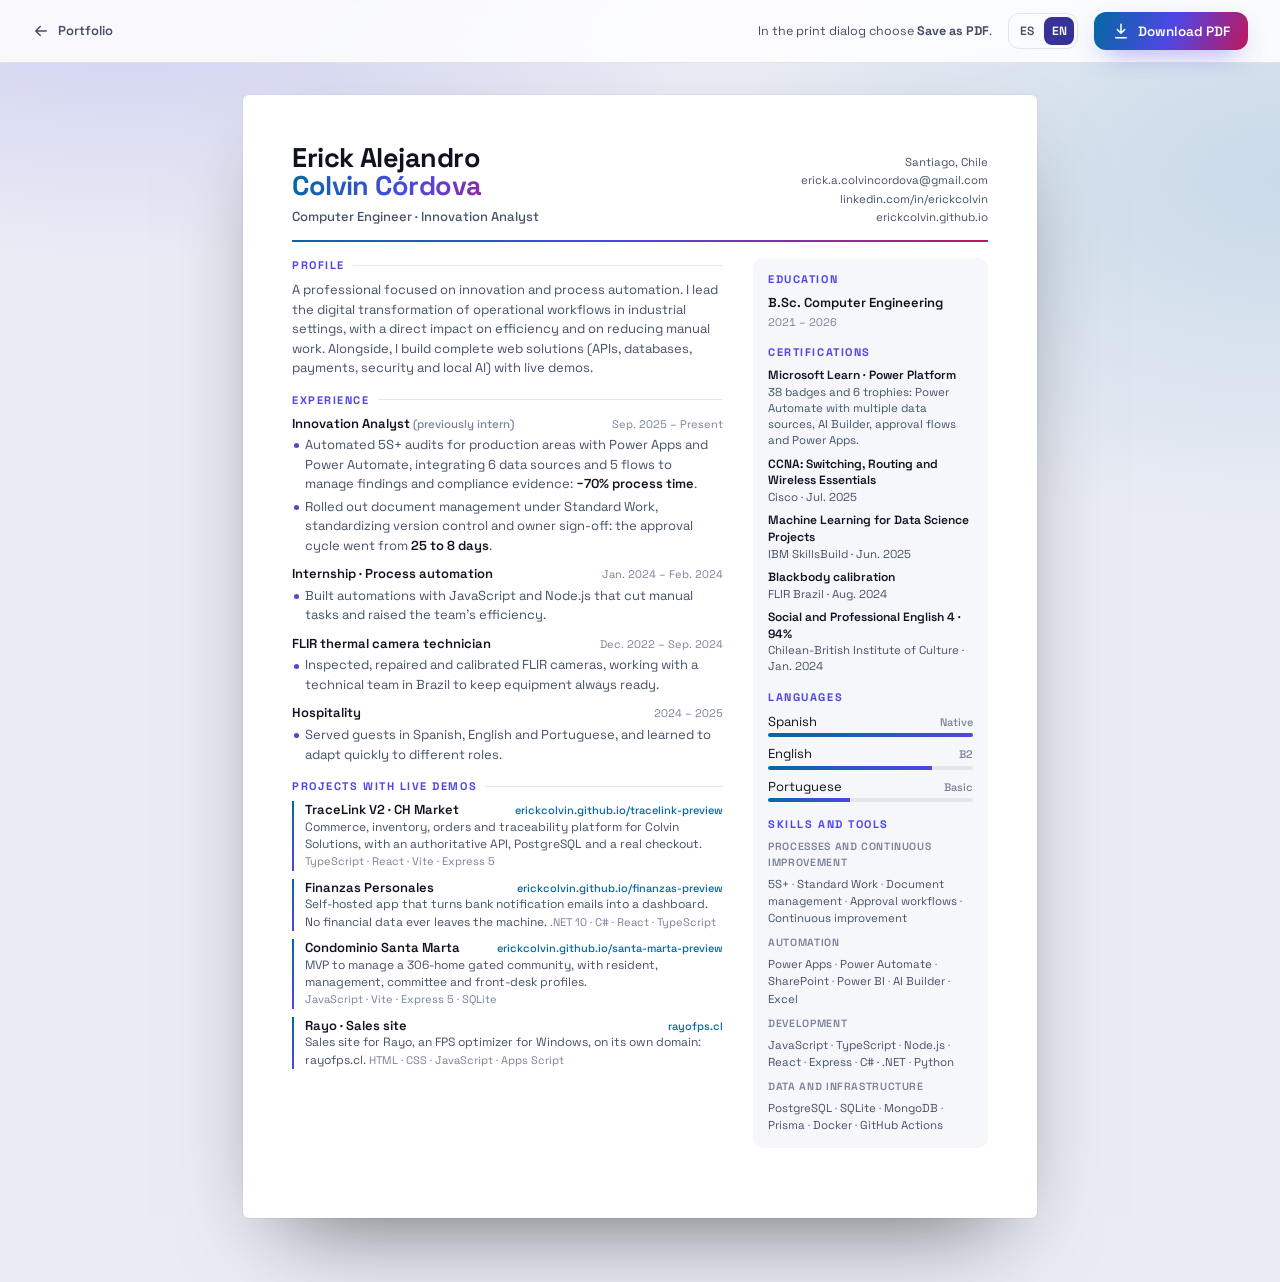
==== commit 5e059503: "Ingeniería 2021–2026 Fecha corregida en el perfil, la experiencia, el inglés y el CV. En la línea de" ====
--- a/cv.html
+++ b/cv.html
@@ -107,7 +107,7 @@
       <aside class="lateral">
         <section>
           <h2 data-i18n="formacion">Formación</h2>
-          <p class="item"><strong data-i18n="titulo">Ingeniería en Computación e Informática</strong><time data-i18n="titulo.fecha">2022 – 2026</time></p>
+          <p class="item"><strong data-i18n="titulo">Ingeniería en Computación e Informática</strong><time data-i18n="titulo.fecha">2021 – 2026</time></p>
         </section>
 
         <section>
@@ -173,7 +173,7 @@
         "proyectos": "Projects with live demos",
         "formacion": "Education",
         "titulo": "B.Sc. Computer Engineering",
-        "titulo.fecha": "2022 – 2026",
+        "titulo.fecha": "2021 – 2026",
         "certificaciones": "Certifications",
         "c1": "38 badges and 6 trophies: Power Automate with multiple data sources, AI Builder, approval flows and Power Apps.",
         "c2.t": "CCNA: Switching, Routing and Wireless Essentials",
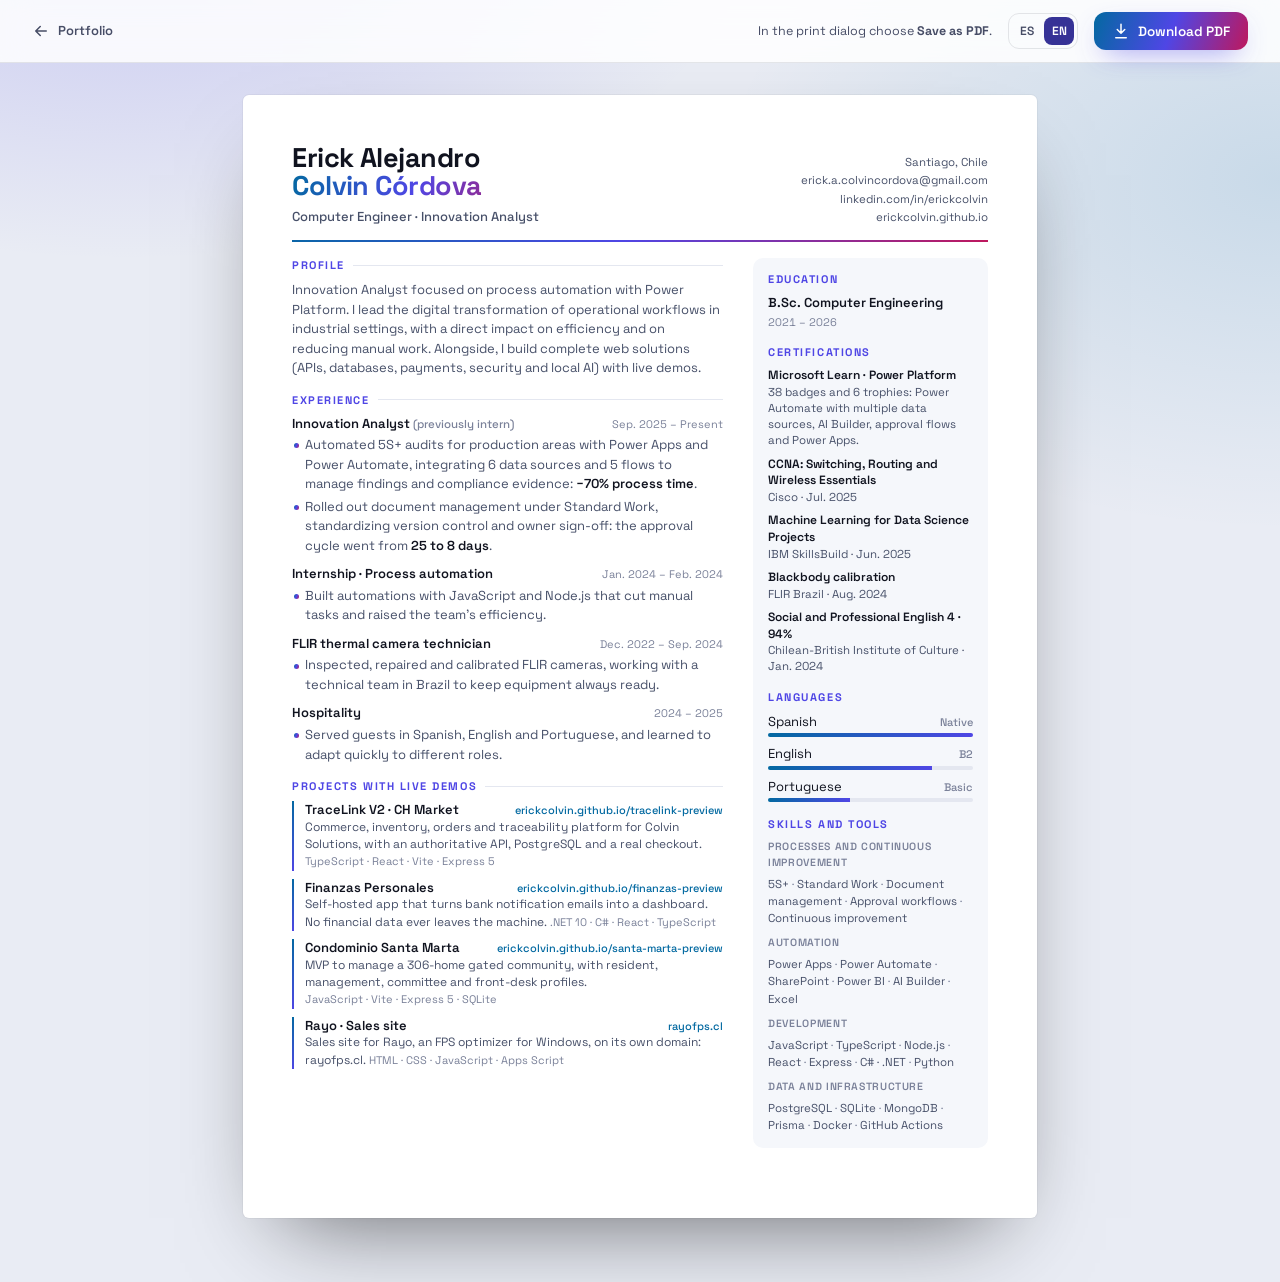
==== commit 4a6c23da: "feat(contenido): Power Platform y cifras en el héroe, contacto concreto, título y textos más claros " ====
--- a/cv.html
+++ b/cv.html
@@ -70,7 +70,7 @@
       <div class="principal">
         <section>
           <h2 data-i18n="perfil">Perfil</h2>
-          <p data-i18n="perfil.texto">Profesional enfocado en innovación y automatización de procesos. Lidero la transformación digital de flujos operativos en entornos industriales, con impacto directo en la eficiencia y en la reducción de carga manual. En paralelo construyo soluciones web completas (APIs, bases de datos, pagos, seguridad e IA local) con demo en vivo.</p>
+          <p data-i18n="perfil.texto">Analista de Innovación enfocado en automatización de procesos con Power Platform. Lidero la transformación digital de flujos operativos en entornos industriales, con impacto directo en la eficiencia y en la reducción de carga manual. En paralelo construyo soluciones web completas (APIs, bases de datos, pagos, seguridad e IA local) con demo en vivo.</p>
         </section>
 
         <section>
@@ -78,7 +78,7 @@
           <article class="puesto">
             <header><h3><span data-i18n="p1.titulo">Analista de Innovación</span> <small data-i18n="p1.sub">(previamente practicante)</small></h3><time data-i18n="p1.fecha">Sep. 2025 – Actualidad</time></header>
             <ul>
-              <li data-i18n-html="p1.a">Automaticé las auditorías 5S+ de áreas productivas con Power Apps y Power Automate, integrando 6 fuentes de datos y 5 flujos para gestionar hallazgos y verificables de cumplimiento: <strong>−70% de tiempo</strong> del proceso.</li>
+              <li data-i18n-html="p1.a">Automaticé las auditorías 5S+ de áreas productivas con Power Apps y Power Automate, integrando 6 fuentes de datos y 5 flujos para gestionar hallazgos y evidencias de cumplimiento: <strong>−70% de tiempo</strong> del proceso.</li>
               <li data-i18n-html="p1.b">Implementé la gestión documental bajo Standard Work, estandarizando el control de versiones y la validación de responsables: el ciclo de aprobación bajó de <strong>25 a 8 días</strong>.</li>
             </ul>
           </article>
@@ -155,7 +155,7 @@
         "pdf": "Download PDF",
         "rol": "Computer Engineer · Innovation Analyst",
         "perfil": "Profile",
-        "perfil.texto": "A professional focused on innovation and process automation. I lead the digital transformation of operational workflows in industrial settings, with a direct impact on efficiency and on reducing manual work. Alongside, I build complete web solutions (APIs, databases, payments, security and local AI) with live demos.",
+        "perfil.texto": "Innovation Analyst focused on process automation with Power Platform. I lead the digital transformation of operational workflows in industrial settings, with a direct impact on efficiency and on reducing manual work. Alongside, I build complete web solutions (APIs, databases, payments, security and local AI) with live demos.",
         "experiencia": "Experience",
         "p1.titulo": "Innovation Analyst",
         "p1.sub": "(previously intern)",
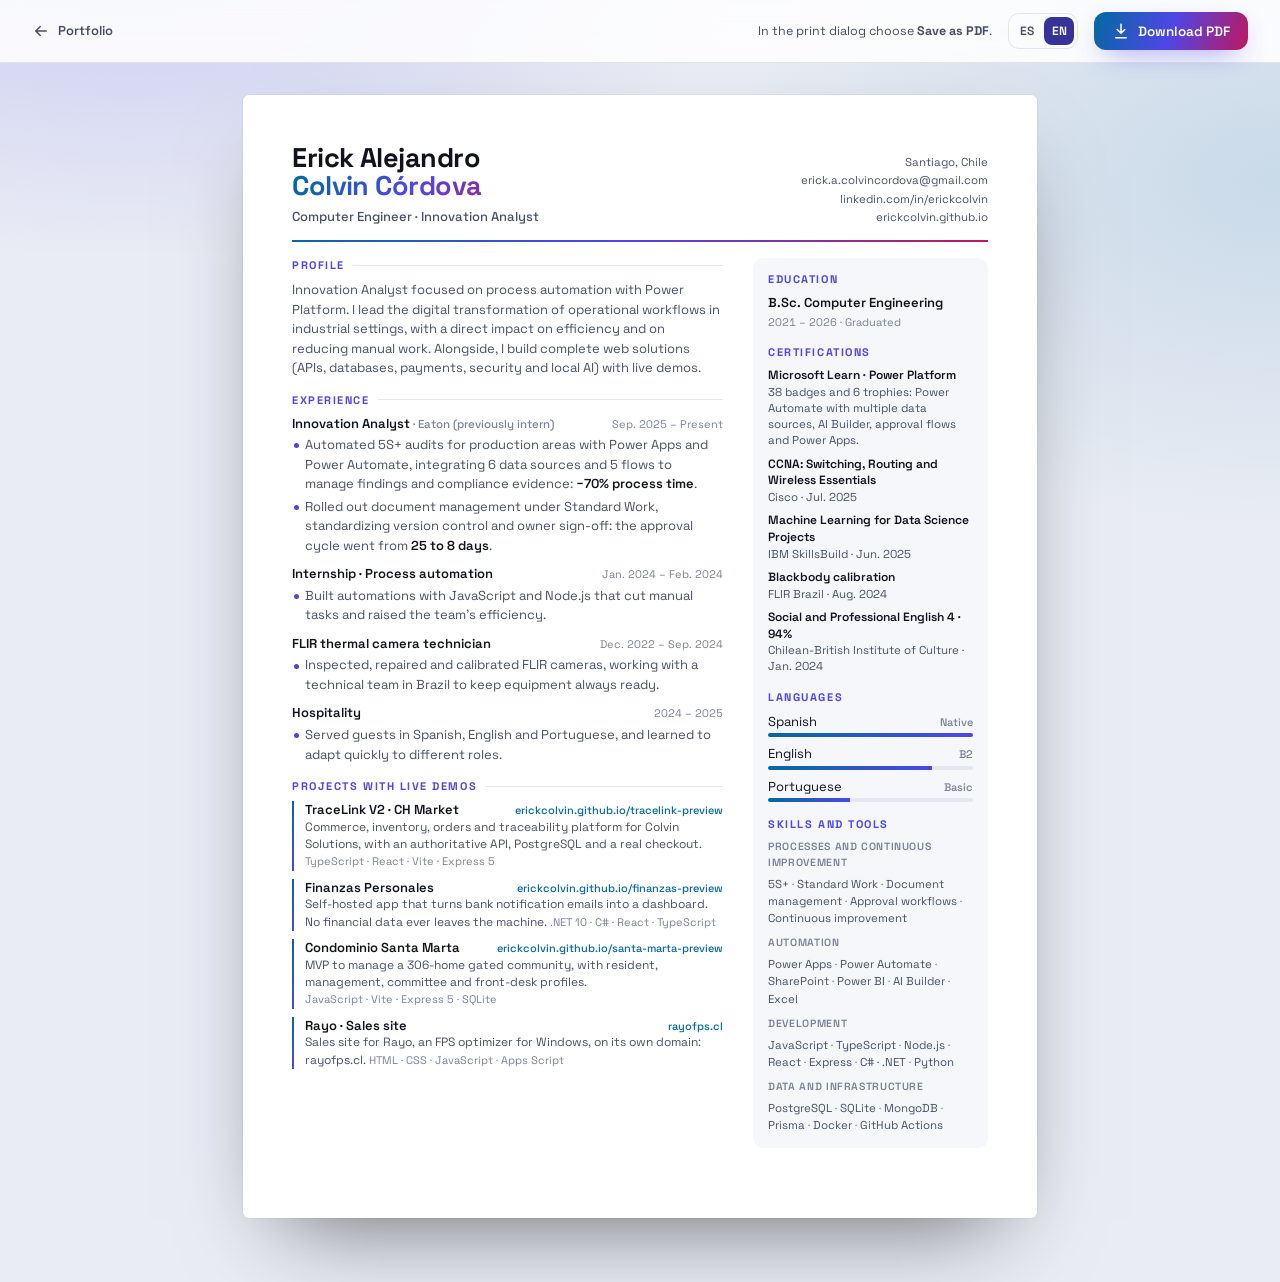
==== commit e82b9020: "feat(contenido): Eaton, roles de interés, titulado 2026 y experiencia en el orden del CV Co-Authored" ====
--- a/cv.html
+++ b/cv.html
@@ -76,7 +76,7 @@
         <section>
           <h2 data-i18n="experiencia">Experiencia</h2>
           <article class="puesto">
-            <header><h3><span data-i18n="p1.titulo">Analista de Innovación</span> <small data-i18n="p1.sub">(previamente practicante)</small></h3><time data-i18n="p1.fecha">Sep. 2025 – Actualidad</time></header>
+            <header><h3><span data-i18n="p1.titulo">Analista de Innovación</span> <small data-i18n="p1.sub">· Eaton (previamente practicante)</small></h3><time data-i18n="p1.fecha">Sep. 2025 – Actualidad</time></header>
             <ul>
               <li data-i18n-html="p1.a">Automaticé las auditorías 5S+ de áreas productivas con Power Apps y Power Automate, integrando 6 fuentes de datos y 5 flujos para gestionar hallazgos y evidencias de cumplimiento: <strong>−70% de tiempo</strong> del proceso.</li>
               <li data-i18n-html="p1.b">Implementé la gestión documental bajo Standard Work, estandarizando el control de versiones y la validación de responsables: el ciclo de aprobación bajó de <strong>25 a 8 días</strong>.</li>
@@ -107,7 +107,7 @@
       <aside class="lateral">
         <section>
           <h2 data-i18n="formacion">Formación</h2>
-          <p class="item"><strong data-i18n="titulo">Ingeniería en Computación e Informática</strong><time data-i18n="titulo.fecha">2021 – 2026</time></p>
+          <p class="item"><strong data-i18n="titulo">Ingeniería en Computación e Informática</strong><time data-i18n="titulo.fecha">2021 – 2026 · Titulado</time></p>
         </section>
 
         <section>
@@ -158,7 +158,7 @@
         "perfil.texto": "Innovation Analyst focused on process automation with Power Platform. I lead the digital transformation of operational workflows in industrial settings, with a direct impact on efficiency and on reducing manual work. Alongside, I build complete web solutions (APIs, databases, payments, security and local AI) with live demos.",
         "experiencia": "Experience",
         "p1.titulo": "Innovation Analyst",
-        "p1.sub": "(previously intern)",
+        "p1.sub": "· Eaton (previously intern)",
         "p1.fecha": "Sep. 2025 – Present",
         "p1.a": "Automated 5S+ audits for production areas with Power Apps and Power Automate, integrating 6 data sources and 5 flows to manage findings and compliance evidence: <strong>−70% process time</strong>.",
         "p1.b": "Rolled out document management under Standard Work, standardizing version control and owner sign-off: the approval cycle went from <strong>25 to 8 days</strong>.",
@@ -173,7 +173,7 @@
         "proyectos": "Projects with live demos",
         "formacion": "Education",
         "titulo": "B.Sc. Computer Engineering",
-        "titulo.fecha": "2021 – 2026",
+        "titulo.fecha": "2021 – 2026 · Graduated",
         "certificaciones": "Certifications",
         "c1": "38 badges and 6 trophies: Power Automate with multiple data sources, AI Builder, approval flows and Power Apps.",
         "c2.t": "CCNA: Switching, Routing and Wireless Essentials",
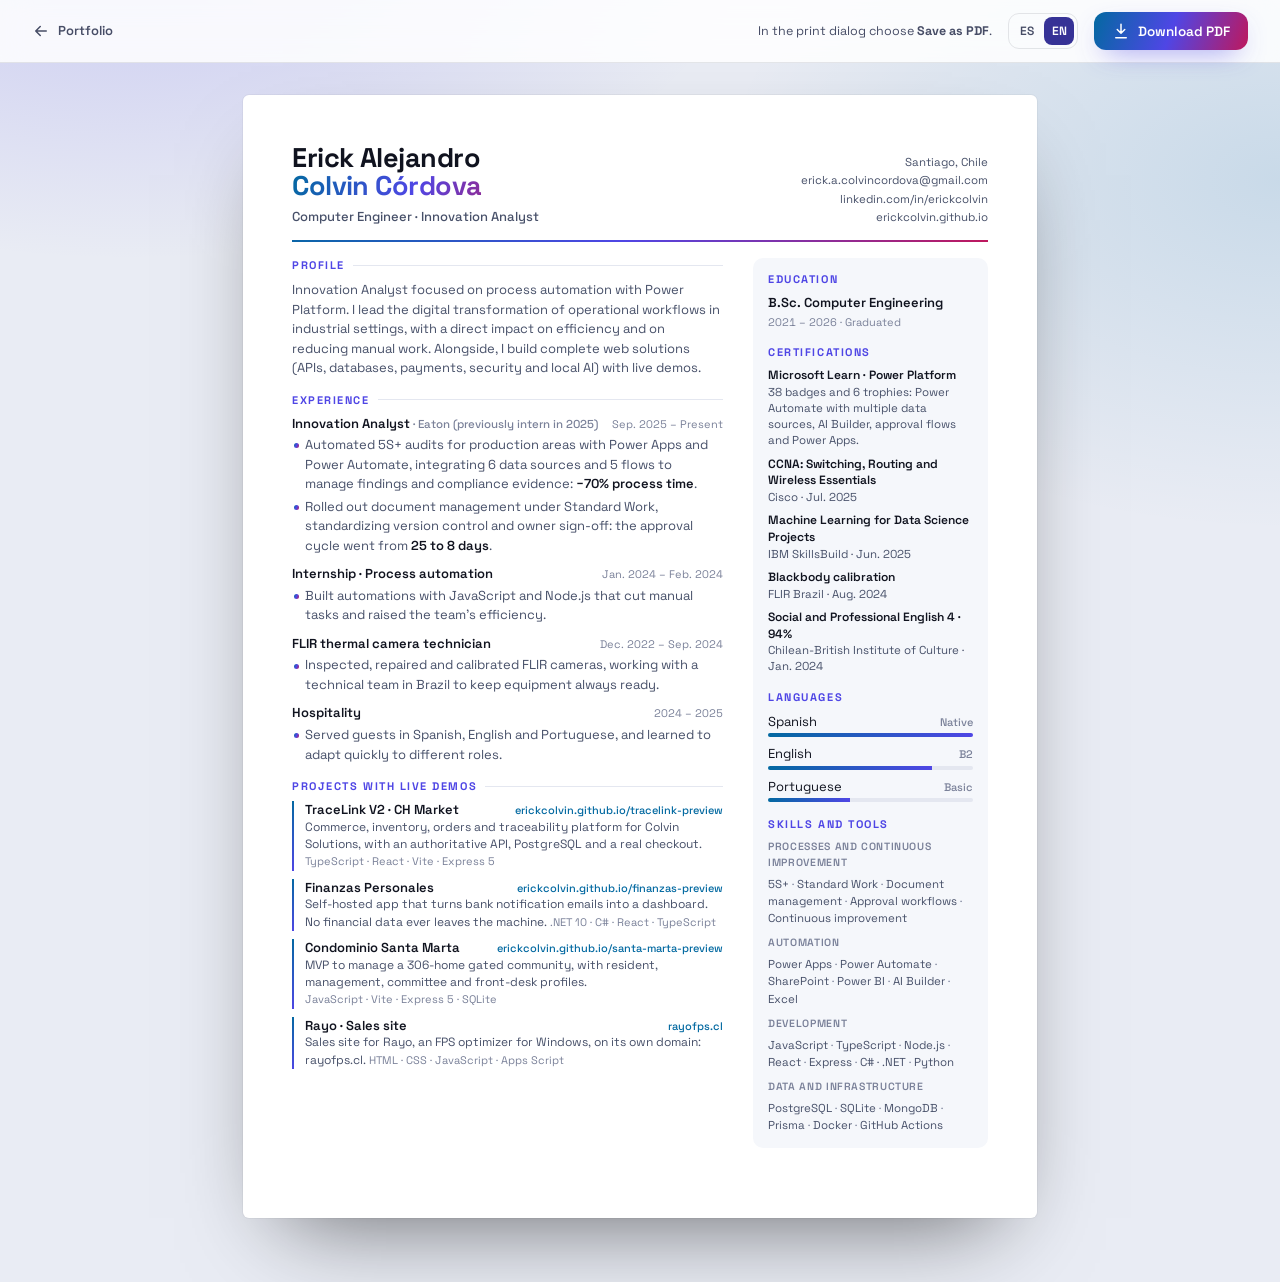
==== commit 7d41faf5: "fix(contenido): practicante en Eaton 2025, separado de la práctica de 2024 Co-Authored-By: Claude So" ====
--- a/cv.html
+++ b/cv.html
@@ -76,7 +76,7 @@
         <section>
           <h2 data-i18n="experiencia">Experiencia</h2>
           <article class="puesto">
-            <header><h3><span data-i18n="p1.titulo">Analista de Innovación</span> <small data-i18n="p1.sub">· Eaton (previamente practicante)</small></h3><time data-i18n="p1.fecha">Sep. 2025 – Actualidad</time></header>
+            <header><h3><span data-i18n="p1.titulo">Analista de Innovación</span> <small data-i18n="p1.sub">· Eaton (previamente practicante en 2025)</small></h3><time data-i18n="p1.fecha">Sep. 2025 – Actualidad</time></header>
             <ul>
               <li data-i18n-html="p1.a">Automaticé las auditorías 5S+ de áreas productivas con Power Apps y Power Automate, integrando 6 fuentes de datos y 5 flujos para gestionar hallazgos y evidencias de cumplimiento: <strong>−70% de tiempo</strong> del proceso.</li>
               <li data-i18n-html="p1.b">Implementé la gestión documental bajo Standard Work, estandarizando el control de versiones y la validación de responsables: el ciclo de aprobación bajó de <strong>25 a 8 días</strong>.</li>
@@ -158,7 +158,7 @@
         "perfil.texto": "Innovation Analyst focused on process automation with Power Platform. I lead the digital transformation of operational workflows in industrial settings, with a direct impact on efficiency and on reducing manual work. Alongside, I build complete web solutions (APIs, databases, payments, security and local AI) with live demos.",
         "experiencia": "Experience",
         "p1.titulo": "Innovation Analyst",
-        "p1.sub": "· Eaton (previously intern)",
+        "p1.sub": "· Eaton (previously intern in 2025)",
         "p1.fecha": "Sep. 2025 – Present",
         "p1.a": "Automated 5S+ audits for production areas with Power Apps and Power Automate, integrating 6 data sources and 5 flows to manage findings and compliance evidence: <strong>−70% process time</strong>.",
         "p1.b": "Rolled out document management under Standard Work, standardizing version control and owner sign-off: the approval cycle went from <strong>25 to 8 days</strong>.",
